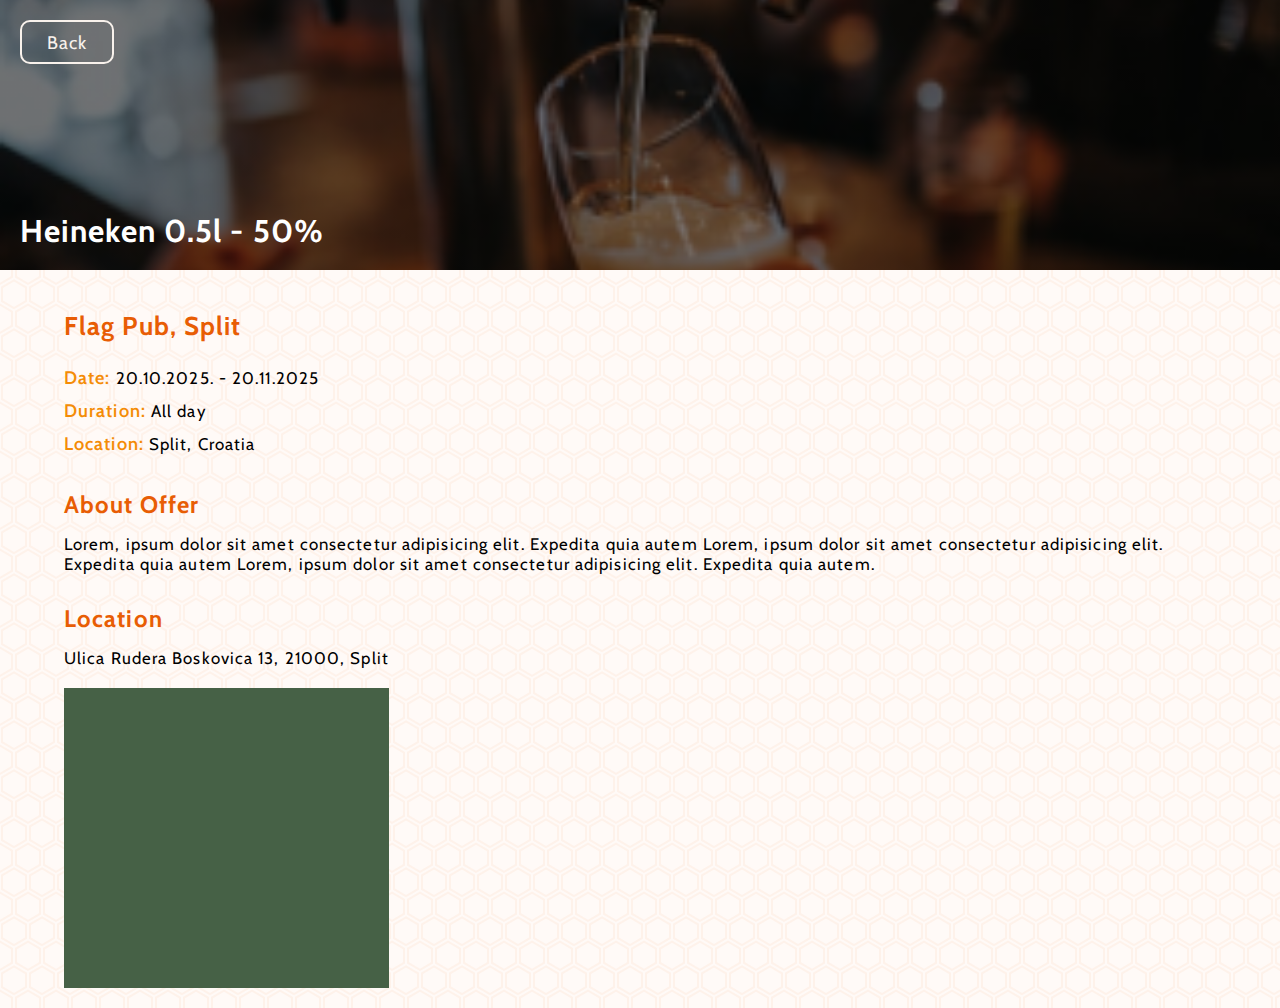
==== details.html @ 176eb7d3 "adding details page" ====
<html lang="en">
  <head>
    <meta charset="UTF-8" />
    <meta name="viewport" content="width=device-width, initial-scale=1.0" />
    <link rel="preconnect" href="https://fonts.googleapis.com" />
    <link rel="preconnect" href="https://fonts.gstatic.com" crossorigin />
    <link
      href="https://fonts.googleapis.com/css2?family=Cabin:ital,wght@0,400..700;1,400..700&display=swap"
      rel="stylesheet"
    />
    <link rel="stylesheet" href="details.css" />
    <title>Document</title>
  </head>
  <body>
    <header>
      <a href="index.html" id="back-button">Back</a>
      <h1>Heineken 0.5l - 50%</h1>
    </header>
    <main>
      <section class="container-main">
        <h2>Flag Pub, Split</h2>
        <div class="info-wrapper">
          <div class="single-info-wrapp">
            <img src="" alt="" />
            <p class="info-small-title">
              Date: <span class="details-text">20.10.2025. - 20.11.2025</span>
            </p>
          </div>
          <div class="single-info-wrapp">
            <img src="" alt="" />
            <p class="info-small-title">
              Duration: <span class="details-text">All day</span>
            </p>
          </div>
          <div class="single-info-wrapp">
            <img src="" alt="" />
            <p class="info-small-title">
              Location: <span class="details-text">Split, Croatia</span>
            </p>
          </div>
        </div>
        <div class="about-description">
          <h3>About Offer</h3>
          <p id="about-description">
            Lorem, ipsum dolor sit amet consectetur adipisicing elit. Expedita
            quia autem Lorem, ipsum dolor sit amet consectetur adipisicing elit.
            Expedita quia autem Lorem, ipsum dolor sit amet consectetur
            adipisicing elit. Expedita quia autem.
          </p>
        </div>
        <div>
          <h3>Location</h3>
          <p id="location-text">Ulica Rudera Boskovica 13, 21000, Split</p>
          <div class="placeholder-map"></div>
        </div>
      </section>
    </main>
    <footer></footer>
  </body>
</html>
---- details.css ----
* {
  margin: 0;
  font-size: 14px;
  font-family: "Cabin", serif;
  letter-spacing: 1.1px;
}

:root {
  --primary-orange: #f48c06;
  --strong-orange: #e85d04;
  --lighter-orange: #faa307;
  --yellow-orange: #ffba08;
  --filter-background: #f9f2ec;
}

body {
  width: 100%;
  min-height: 100%;
  display: flex;
  flex-direction: column;
  align-items: center;
  justify-content: flex-start;
}

header {
  width: 100%;
  height: 270px;
  display: flex;
  align-items: flex-start;
  justify-content: space-between;
  flex-direction: column;
  background: linear-gradient(rgba(0, 0, 0, 0.5), rgba(0, 0, 0, 0.5)),
    url("pictures/amie-johnson-VJXLzQi5TlE-unsplash\ \(1\)\ 3.png") no-repeat;
  background-size: cover;
  background-position: center;
}

h1 {
  font-size: 2.25rem;
  color: white;
  margin: 20px;
}

#back-button {
  margin: 20px;
  border-radius: 10px;
  border: 2px solid var(--filter-background);
  background: transparent;
  color: var(--filter-background);
  width: 90px;
  height: 40px;
  font-size: 1.3rem;
  text-align: center;
  align-content: center;
  text-decoration: none;
}

main {
  width: 100%;
  width: auto;
  display: flex;
  justify-content: center;
  align-items: flex-start;
  background-color: #fffaf7;
  background-image: url("data:image/svg+xml,%3Csvg xmlns='http://www.w3.org/2000/svg' width='28' height='49' viewBox='0 0 28 49'%3E%3Cg fill-rule='evenodd'%3E%3Cg id='hexagons' fill='%23fcb98a' fill-opacity='0.12' fill-rule='nonzero'%3E%3Cpath d='M13.99 9.25l13 7.5v15l-13 7.5L1 31.75v-15l12.99-7.5zM3 17.9v12.7l10.99 6.34 11-6.35V17.9l-11-6.34L3 17.9zM0 15l12.98-7.5V0h-2v6.35L0 12.69v2.3zm0 18.5L12.98 41v8h-2v-6.85L0 35.81v-2.3zM15 0v7.5L27.99 15H28v-2.31h-.01L17 6.35V0h-2zm0 49v-8l12.99-7.5H28v2.31h-.01L17 42.15V49h-2z'/%3E%3C/g%3E%3C/g%3E%3C/svg%3E");
}

.container-main {
  width: 90%;
  display: flex;
  flex-direction: column;
  align-items: flex-start;
  justify-content: center;
}

h2 {
  color: var(--strong-orange);
  font-size: 1.85rem;
  margin-block: 20px;
  margin-top: 40px;
}

.info-wrapper {
  width: 100%;
  display: flex;
  flex-direction: column;
  align-items: flex-start;
  justify-content: center;
}

.info-small-title {
  font-size: 1.3rem;
  font-weight: 600;
  color: var(--primary-orange);
}

.details-text {
  font-size: 1.2rem;
  color: black;
  font-weight: 400;
}

.single-info-wrapp {
  display: flex;
  flex-direction: row;
  align-items: center;
  justify-content: center;
  margin-block: 5px;
}

h3 {
  font-size: 1.7rem;
  margin-top: 30px;
  margin-bottom: 15px;
  color: var(--strong-orange);
}

#about-description,
#location-text {
  font-size: 1.2rem;
  font-weight: 400;
}

.placeholder-map {
  width: 100%;
  height: 300px;
  margin-block: 20px;
  background-color: rgb(70, 97, 70);
}
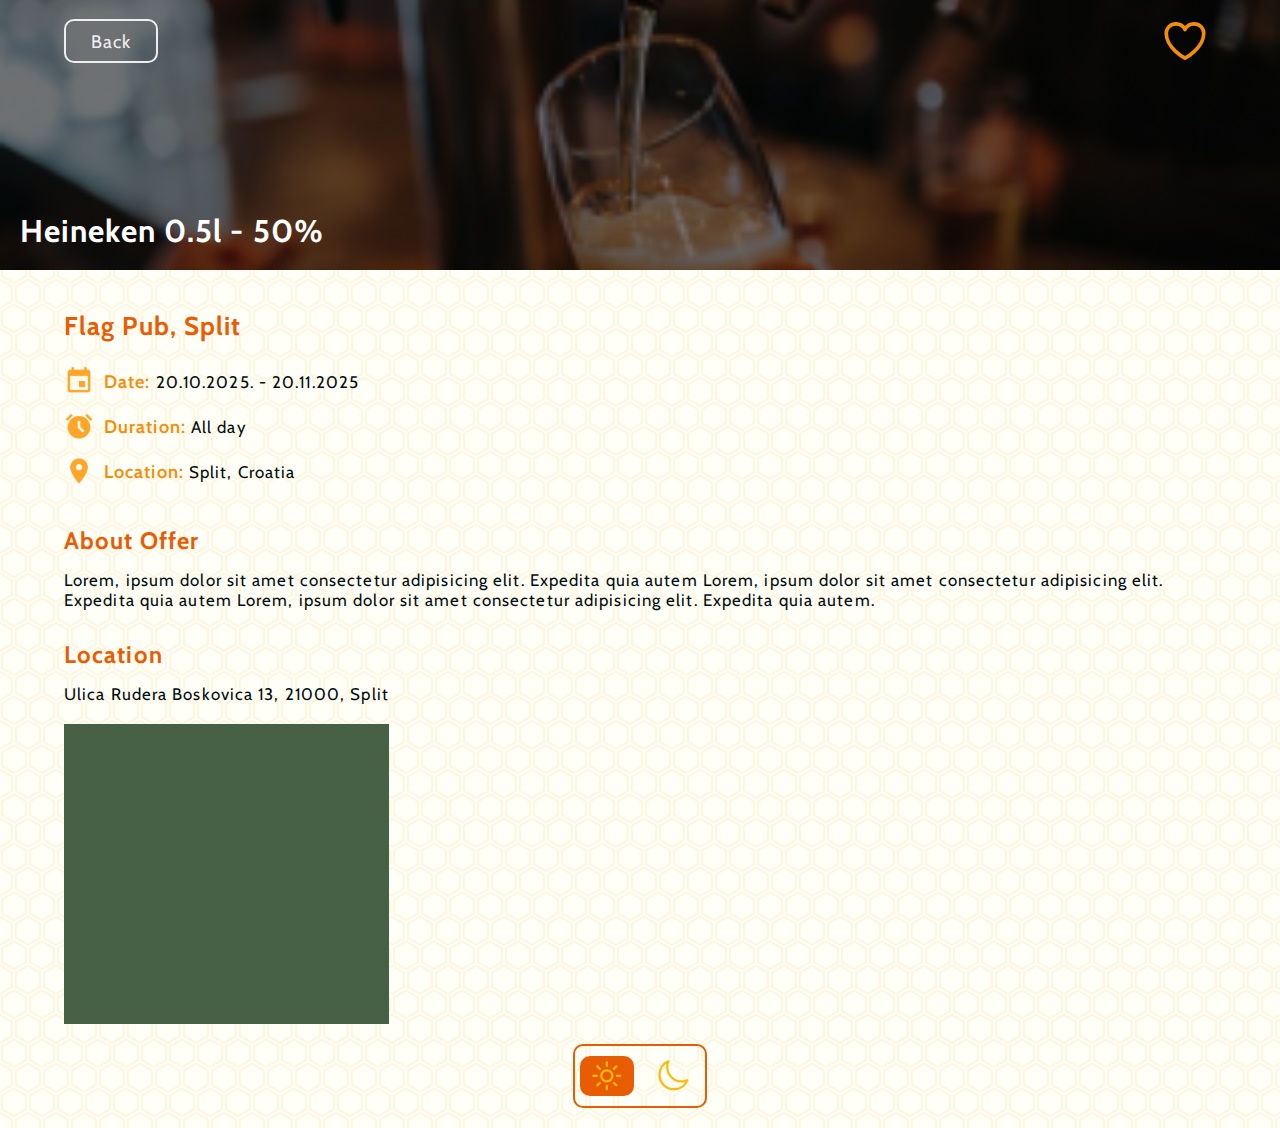
==== commit 0b296fb0: "adding dark mode" ====
--- a/details.html
+++ b/details.html
@@ -13,7 +13,27 @@
   </head>
   <body>
     <header>
-      <a href="index.html" id="back-button">Back</a>
+      <div class="header-btns-wrapp">
+        <a href="index.html" id="back-button">Back</a>
+        <button class="like-btn">
+          <svg
+            xmlns="http://www.w3.org/2000/svg"
+            fill="none"
+            viewBox="0 0 24 24"
+            stroke-width="1.75"
+            stroke="var(--primary-orange)"
+            width="50"
+            height="50"
+            class="like-icon"
+          >
+            <path
+              stroke-linecap="round"
+              stroke-linejoin="round"
+              d="M21 8.25c0-2.485-2.099-4.5-4.688-4.5-1.935 0-3.597 1.126-4.312 2.733-.715-1.607-2.377-2.733-4.313-2.733C5.1 3.75 3 5.765 3 8.25c0 7.22 9 12 9 12s9-4.78 9-12Z"
+            />
+          </svg>
+        </button>
+      </div>
       <h1>Heineken 0.5l - 50%</h1>
     </header>
     <main>
@@ -21,19 +41,30 @@
         <h2>Flag Pub, Split</h2>
         <div class="info-wrapper">
           <div class="single-info-wrapp">
-            <img src="" alt="" />
+            <img
+              src="icone/calendar-icon3.png"
+              alt=""
+              class="small-info-icon"
+            />
+
             <p class="info-small-title">
               Date: <span class="details-text">20.10.2025. - 20.11.2025</span>
             </p>
           </div>
           <div class="single-info-wrapp">
-            <img src="" alt="" />
+            <img src="icone/alarm-icon3.png" alt="" class="small-info-icon" />
+
             <p class="info-small-title">
               Duration: <span class="details-text">All day</span>
             </p>
           </div>
           <div class="single-info-wrapp">
-            <img src="" alt="" />
+            <img
+              src="icone/location-icon3.png"
+              alt=""
+              class="small-info-icon"
+            />
+
             <p class="info-small-title">
               Location: <span class="details-text">Split, Croatia</span>
             </p>
@@ -55,6 +86,45 @@
         </div>
       </section>
     </main>
-    <footer></footer>
+
+    <footer>
+      <div class="mode">
+        <button id="sun-icon" class="active-mode">
+          <svg
+            id="sun-svg"
+            xmlns="http://www.w3.org/2000/svg"
+            fill="none"
+            viewBox="0 0 24 24"
+            stroke-width="1.5"
+            stroke="black"
+            class="size-6"
+          >
+            <path
+              stroke-linecap="round"
+              stroke-linejoin="round"
+              d="M12 3v2.25m6.364.386-1.591 1.591M21 12h-2.25m-.386 6.364-1.591-1.591M12 18.75V21m-4.773-4.227-1.591 1.591M5.25 12H3m4.227-4.773L5.636 5.636M15.75 12a3.75 3.75 0 1 1-7.5 0 3.75 3.75 0 0 1 7.5 0Z"
+            />
+          </svg>
+        </button>
+        <button id="moon-icon" class="inactive-mode">
+          <svg
+            id="moon-svg"
+            xmlns="http://www.w3.org/2000/svg"
+            fill="none"
+            viewBox="0 0 24 24"
+            stroke-width="1.5"
+            stroke="black"
+            class="size-6"
+          >
+            <path
+              stroke-linecap="round"
+              stroke-linejoin="round"
+              d="M21.752 15.002A9.72 9.72 0 0 1 18 15.75c-5.385 0-9.75-4.365-9.75-9.75 0-1.33.266-2.597.748-3.752A9.753 9.753 0 0 0 3 11.25C3 16.635 7.365 21 12.75 21a9.753 9.753 0 0 0 9.002-5.998Z"
+            />
+          </svg>
+        </button>
+      </div>
+    </footer>
+    <script src="details.js"></script>
   </body>
 </html>
--- a/details.css
+++ b/details.css
@@ -11,6 +11,24 @@
   --lighter-orange: #faa307;
   --yellow-orange: #ffba08;
   --filter-background: #f9f2ec;
+  --paragraph-color: #000e14;
+  --main-background-pattern-color: #ffd9af;
+  --main-background-image: url("data:image/svg+xml,%3Csvg xmlns='http://www.w3.org/2000/svg' width='28' height='49' viewBox='0 0 28 49'%3E%3Cg fill-rule='evenodd'%3E%3Cg id='hexagons' fill='%23fdf5e8' fill-opacity='0.28' fill-rule='nonzero'%3E%3Cpath d='M13.99 9.25l13 7.5v15l-13 7.5L1 31.75v-15l12.99-7.5zM3 17.9v12.7l10.99 6.34 11-6.35V17.9l-11-6.34L3 17.9zM0 15l12.98-7.5V0h-2v6.35L0 12.69v2.3zm0 18.5L12.98 41v8h-2v-6.85L0 35.81v-2.3zM15 0v7.5L27.99 15H28v-2.31h-.01L17 6.35V0h-2zm0 49v-8l12.99-7.5H28v2.31h-.01L17 42.15V49h-2z'/%3E%3C/g%3E%3C/g%3E%3C/svg%3E");
+  --secondary-backgroun-pattern-color: #fffef7;
+  --secondary-background-image: url("data:image/svg+xml,%3Csvg xmlns='http://www.w3.org/2000/svg' width='28' height='49' viewBox='0 0 28 49'%3E%3Cg fill-rule='evenodd'%3E%3Cg id='hexagons' fill='%23fccf7b' fill-opacity='0.17' fill-rule='nonzero'%3E%3Cpath d='M13.99 9.25l13 7.5v15l-13 7.5L1 31.75v-15l12.99-7.5zM3 17.9v12.7l10.99 6.34 11-6.35V17.9l-11-6.34L3 17.9zM0 15l12.98-7.5V0h-2v6.35L0 12.69v2.3zm0 18.5L12.98 41v8h-2v-6.85L0 35.81v-2.3zM15 0v7.5L27.99 15H28v-2.31h-.01L17 6.35V0h-2zm0 49v-8l12.99-7.5H28v2.31h-.01L17 42.15V49h-2z'/%3E%3C/g%3E%3C/g%3E%3C/svg%3E");
+}
+
+.dark-mode {
+  --primary-orange: #f48c06;
+  --strong-orange: #e85d04;
+  --lighter-orange: #faa307;
+  --yellow-orange: #ffba08;
+  --filter-background: #2f3037;
+  --paragraph-color: #f9f2ec;
+  --main-background-pattern-color: #00141f;
+  --main-background-image: url("data:image/svg+xml,%3Csvg xmlns='http://www.w3.org/2000/svg' width='28' height='49' viewBox='0 0 28 49'%3E%3Cg fill-rule='evenodd'%3E%3Cg id='hexagons' fill='%235b5c62' fill-opacity='0.16' fill-rule='nonzero'%3E%3Cpath d='M13.99 9.25l13 7.5v15l-13 7.5L1 31.75v-15l12.99-7.5zM3 17.9v12.7l10.99 6.34 11-6.35V17.9l-11-6.34L3 17.9zM0 15l12.98-7.5V0h-2v6.35L0 12.69v2.3zm0 18.5L12.98 41v8h-2v-6.85L0 35.81v-2.3zM15 0v7.5L27.99 15H28v-2.31h-.01L17 6.35V0h-2zm0 49v-8l12.99-7.5H28v2.31h-.01L17 42.15V49h-2z'/%3E%3C/g%3E%3C/g%3E%3C/svg%3E");
+  --secondary-backgroun-pattern-color: #26262c;
+  --secondary-background-image: url("data:image/svg+xml,%3Csvg xmlns='http://www.w3.org/2000/svg' width='28' height='49' viewBox='0 0 28 49'%3E%3Cg fill-rule='evenodd'%3E%3Cg id='hexagons' fill='%23d9d9d9' fill-opacity='0.06' fill-rule='nonzero'%3E%3Cpath d='M13.99 9.25l13 7.5v15l-13 7.5L1 31.75v-15l12.99-7.5zM3 17.9v12.7l10.99 6.34 11-6.35V17.9l-11-6.34L3 17.9zM0 15l12.98-7.5V0h-2v6.35L0 12.69v2.3zm0 18.5L12.98 41v8h-2v-6.85L0 35.81v-2.3zM15 0v7.5L27.99 15H28v-2.31h-.01L17 6.35V0h-2zm0 49v-8l12.99-7.5H28v2.31h-.01L17 42.15V49h-2z'/%3E%3C/g%3E%3C/g%3E%3C/svg%3E");
 }
 
 body {
@@ -20,6 +38,12 @@
   flex-direction: column;
   align-items: center;
   justify-content: flex-start;
+  background-color: var(--secondary-backgroun-pattern-color);
+  background-image: var(--secondary-background-image);
+}
+
+p {
+  color: var(--paragraph-color);
 }
 
 header {
@@ -39,14 +63,29 @@
   font-size: 2.25rem;
   color: white;
   margin: 20px;
+  font-weight: 800;
+}
+
+.header-btns-wrapp {
+  width: 90%;
+  display: flex;
+  flex-direction: row;
+  align-items: center;
+  justify-content: space-between;
+  margin-top: 15px;
+  align-self: center;
+}
+
+.like-btn {
+  border: none;
+  background: transparent;
 }
 
 #back-button {
-  margin: 20px;
   border-radius: 10px;
-  border: 2px solid var(--filter-background);
+  border: 2px solid rgb(238, 238, 238);
   background: transparent;
-  color: var(--filter-background);
+  color: rgb(238, 238, 238);
   width: 90px;
   height: 40px;
   font-size: 1.3rem;
@@ -61,8 +100,6 @@
   display: flex;
   justify-content: center;
   align-items: flex-start;
-  background-color: #fffaf7;
-  background-image: url("data:image/svg+xml,%3Csvg xmlns='http://www.w3.org/2000/svg' width='28' height='49' viewBox='0 0 28 49'%3E%3Cg fill-rule='evenodd'%3E%3Cg id='hexagons' fill='%23fcb98a' fill-opacity='0.12' fill-rule='nonzero'%3E%3Cpath d='M13.99 9.25l13 7.5v15l-13 7.5L1 31.75v-15l12.99-7.5zM3 17.9v12.7l10.99 6.34 11-6.35V17.9l-11-6.34L3 17.9zM0 15l12.98-7.5V0h-2v6.35L0 12.69v2.3zm0 18.5L12.98 41v8h-2v-6.85L0 35.81v-2.3zM15 0v7.5L27.99 15H28v-2.31h-.01L17 6.35V0h-2zm0 49v-8l12.99-7.5H28v2.31h-.01L17 42.15V49h-2z'/%3E%3C/g%3E%3C/g%3E%3C/svg%3E");
 }
 
 .container-main {
@@ -96,7 +133,7 @@
 
 .details-text {
   font-size: 1.2rem;
-  color: black;
+  color: var(--paragraph-color);
   font-weight: 400;
 }
 
@@ -106,6 +143,7 @@
   align-items: center;
   justify-content: center;
   margin-block: 5px;
+  margin-bottom: 10px;
 }
 
 h3 {
@@ -127,3 +165,246 @@
   margin-block: 20px;
   background-color: rgb(70, 97, 70);
 }
+
+.small-info-icon {
+  width: 30px;
+  height: auto;
+  margin-right: 10px;
+}
+
+.like-notification {
+  font-weight: 500;
+  font-size: 14px;
+  background-color: var(--primary-orange);
+  color: white;
+  border-radius: 10px;
+  padding: 15px;
+  position: fixed;
+  z-index: 500;
+  top: 0;
+  align-self: center;
+  justify-self: center;
+  margin: 20px;
+  -webkit-box-shadow: 0px 0px 15px 1px rgba(31, 7, 0, 1);
+  -moz-box-shadow: 0px 0px 15px 1px rgba(31, 7, 0, 1);
+  box-shadow: 0px 0px 15px 1px rgba(31, 7, 0, 1);
+}
+
+.dislike-notification {
+  font-weight: 500;
+  font-size: 14px;
+  background-color: var(--strong-orange);
+  color: white;
+  border-radius: 10px;
+  padding: 15px;
+  position: fixed;
+  z-index: 500;
+  top: 0;
+  align-self: center;
+  justify-self: center;
+  margin: 20px;
+  -webkit-box-shadow: 0px 0px 15px 1px rgba(31, 7, 0, 1);
+  -moz-box-shadow: 0px 0px 15px 1px rgba(31, 7, 0, 1);
+  box-shadow: 0px 0px 15px 1px rgba(31, 7, 0, 1);
+}
+
+.jello-horizontal {
+  -webkit-animation: jello-horizontal 0.9s both;
+  animation: jello-horizontal 0.9s both;
+}
+
+/* ----------------------------------------------
+ * Generated by Animista on 2025-2-4 23:51:0
+ * Licensed under FreeBSD License.
+ * See http://animista.net/license for more info. 
+ * w: http://animista.net, t: @cssanimista
+ * ---------------------------------------------- */
+
+/**
+ * ----------------------------------------
+ * animation jello-horizontal
+ * ----------------------------------------
+ */
+@-webkit-keyframes jello-horizontal {
+  0% {
+    -webkit-transform: scale3d(1, 1, 1);
+    transform: scale3d(1, 1, 1);
+  }
+  30% {
+    -webkit-transform: scale3d(1.25, 0.75, 1);
+    transform: scale3d(1.25, 0.75, 1);
+  }
+  40% {
+    -webkit-transform: scale3d(0.75, 1.25, 1);
+    transform: scale3d(0.75, 1.25, 1);
+  }
+  50% {
+    -webkit-transform: scale3d(1.15, 0.85, 1);
+    transform: scale3d(1.15, 0.85, 1);
+  }
+  65% {
+    -webkit-transform: scale3d(0.95, 1.05, 1);
+    transform: scale3d(0.95, 1.05, 1);
+  }
+  75% {
+    -webkit-transform: scale3d(1.05, 0.95, 1);
+    transform: scale3d(1.05, 0.95, 1);
+  }
+  100% {
+    -webkit-transform: scale3d(1, 1, 1);
+    transform: scale3d(1, 1, 1);
+  }
+}
+@keyframes jello-horizontal {
+  0% {
+    -webkit-transform: scale3d(1, 1, 1);
+    transform: scale3d(1, 1, 1);
+  }
+  30% {
+    -webkit-transform: scale3d(1.25, 0.75, 1);
+    transform: scale3d(1.25, 0.75, 1);
+  }
+  40% {
+    -webkit-transform: scale3d(0.75, 1.25, 1);
+    transform: scale3d(0.75, 1.25, 1);
+  }
+  50% {
+    -webkit-transform: scale3d(1.15, 0.85, 1);
+    transform: scale3d(1.15, 0.85, 1);
+  }
+  65% {
+    -webkit-transform: scale3d(0.95, 1.05, 1);
+    transform: scale3d(0.95, 1.05, 1);
+  }
+  75% {
+    -webkit-transform: scale3d(1.05, 0.95, 1);
+    transform: scale3d(1.05, 0.95, 1);
+  }
+  100% {
+    -webkit-transform: scale3d(1, 1, 1);
+    transform: scale3d(1, 1, 1);
+  }
+}
+
+.shake-lr {
+  -webkit-animation: shake-lr 0.7s cubic-bezier(0.455, 0.03, 0.515, 0.955) both;
+  animation: shake-lr 0.7s cubic-bezier(0.455, 0.03, 0.515, 0.955) both;
+}
+
+/* ----------------------------------------------
+ * Generated by Animista on 2025-2-6 18:31:41
+ * Licensed under FreeBSD License.
+ * See http://animista.net/license for more info. 
+ * w: http://animista.net, t: @cssanimista
+ * ---------------------------------------------- */
+
+/**
+ * ----------------------------------------
+ * animation shake-lr
+ * ----------------------------------------
+ */
+@-webkit-keyframes shake-lr {
+  0%,
+  100% {
+    -webkit-transform: rotate(0deg);
+    transform: rotate(0deg);
+    -webkit-transform-origin: 50% 50%;
+    transform-origin: 50% 50%;
+  }
+  10% {
+    -webkit-transform: rotate(8deg);
+    transform: rotate(8deg);
+  }
+  20%,
+  40%,
+  60% {
+    -webkit-transform: rotate(-10deg);
+    transform: rotate(-10deg);
+  }
+  30%,
+  50%,
+  70% {
+    -webkit-transform: rotate(10deg);
+    transform: rotate(10deg);
+  }
+  80% {
+    -webkit-transform: rotate(-8deg);
+    transform: rotate(-8deg);
+  }
+  90% {
+    -webkit-transform: rotate(8deg);
+    transform: rotate(8deg);
+  }
+}
+@keyframes shake-lr {
+  0%,
+  100% {
+    -webkit-transform: rotate(0deg);
+    transform: rotate(0deg);
+    -webkit-transform-origin: 50% 50%;
+    transform-origin: 50% 50%;
+  }
+  10% {
+    -webkit-transform: rotate(8deg);
+    transform: rotate(8deg);
+  }
+  20%,
+  40%,
+  60% {
+    -webkit-transform: rotate(-10deg);
+    transform: rotate(-10deg);
+  }
+  30%,
+  50%,
+  70% {
+    -webkit-transform: rotate(10deg);
+    transform: rotate(10deg);
+  }
+  80% {
+    -webkit-transform: rotate(-8deg);
+    transform: rotate(-8deg);
+  }
+  90% {
+    -webkit-transform: rotate(8deg);
+    transform: rotate(8deg);
+  }
+}
+
+/* THEME TOOGLE */
+
+.mode {
+  width: 120px;
+  height: 50px;
+  border-radius: 10px;
+  border: 2px solid var(--strong-orange);
+  display: flex;
+  align-items: center;
+  justify-content: space-between;
+  padding: 5px;
+  margin-bottom: 20px;
+}
+
+#sun-icon,
+#moon-icon {
+  border-radius: 10px;
+  border: none;
+  height: 80%;
+  width: 45%;
+}
+
+#sun-svg,
+#moon-svg {
+  stroke: var(--yellow-orange);
+  width: 85%;
+  height: auto;
+}
+
+.active-mode {
+  background-color: var(--strong-orange);
+}
+
+.inactive-mode {
+  background: transparent;
+  border: 2px solid var(--primary-orange);
+  background-color: none;
+}
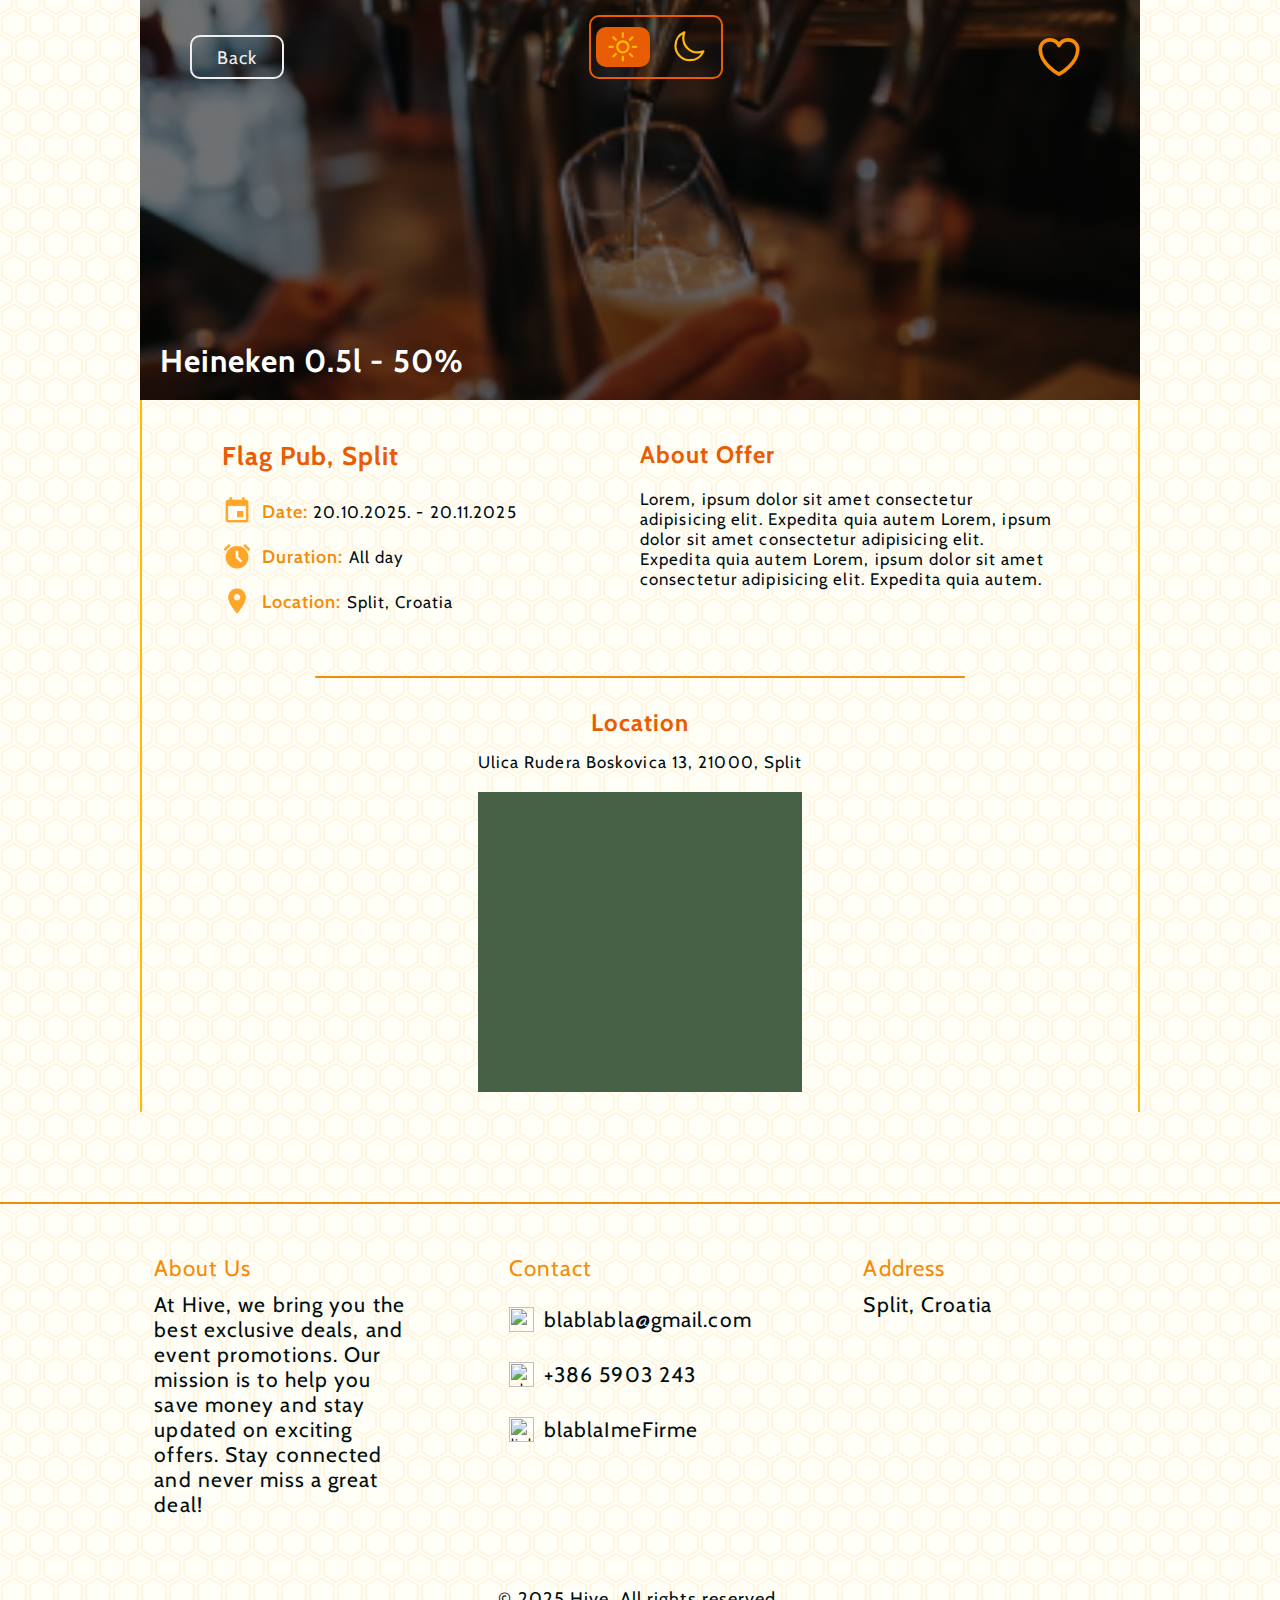
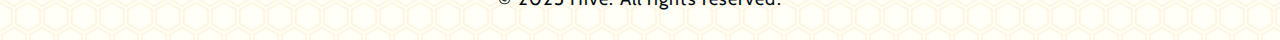
==== commit 9052af5d: "make website responsive" ====
--- a/details.html
+++ b/details.html
@@ -8,6 +8,7 @@
       href="https://fonts.googleapis.com/css2?family=Cabin:ital,wght@0,400..700;1,400..700&display=swap"
       rel="stylesheet"
     />
+    <link rel="stylesheet" href="footer.css" />
     <link rel="stylesheet" href="details.css" />
     <title>Document</title>
   </head>
@@ -15,6 +16,42 @@
     <header>
       <div class="header-btns-wrapp">
         <a href="index.html" id="back-button">Back</a>
+        <div class="mode">
+          <button id="sun-icon" class="active-mode">
+            <svg
+              id="sun-svg"
+              xmlns="http://www.w3.org/2000/svg"
+              fill="none"
+              viewBox="0 0 24 24"
+              stroke-width="1.5"
+              stroke="black"
+              class="size-6"
+            >
+              <path
+                stroke-linecap="round"
+                stroke-linejoin="round"
+                d="M12 3v2.25m6.364.386-1.591 1.591M21 12h-2.25m-.386 6.364-1.591-1.591M12 18.75V21m-4.773-4.227-1.591 1.591M5.25 12H3m4.227-4.773L5.636 5.636M15.75 12a3.75 3.75 0 1 1-7.5 0 3.75 3.75 0 0 1 7.5 0Z"
+              />
+            </svg>
+          </button>
+          <button id="moon-icon" class="inactive-mode">
+            <svg
+              id="moon-svg"
+              xmlns="http://www.w3.org/2000/svg"
+              fill="none"
+              viewBox="0 0 24 24"
+              stroke-width="1.5"
+              stroke="black"
+              class="size-6"
+            >
+              <path
+                stroke-linecap="round"
+                stroke-linejoin="round"
+                d="M21.752 15.002A9.72 9.72 0 0 1 18 15.75c-5.385 0-9.75-4.365-9.75-9.75 0-1.33.266-2.597.748-3.752A9.753 9.753 0 0 0 3 11.25C3 16.635 7.365 21 12.75 21a9.753 9.753 0 0 0 9.002-5.998Z"
+              />
+            </svg>
+          </button>
+        </div>
         <button class="like-btn">
           <svg
             xmlns="http://www.w3.org/2000/svg"
@@ -38,8 +75,8 @@
     </header>
     <main>
       <section class="container-main">
-        <h2>Flag Pub, Split</h2>
         <div class="info-wrapper">
+          <h2>Flag Pub, Split</h2>
           <div class="single-info-wrapp">
             <img
               src="icone/calendar-icon3.png"
@@ -79,7 +116,9 @@
             adipisicing elit. Expedita quia autem.
           </p>
         </div>
-        <div>
+
+        <div class="location-container">
+          <hr />
           <h3>Location</h3>
           <p id="location-text">Ulica Rudera Boskovica 13, 21000, Split</p>
           <div class="placeholder-map"></div>
@@ -88,42 +127,38 @@
     </main>
 
     <footer>
-      <div class="mode">
-        <button id="sun-icon" class="active-mode">
-          <svg
-            id="sun-svg"
-            xmlns="http://www.w3.org/2000/svg"
-            fill="none"
-            viewBox="0 0 24 24"
-            stroke-width="1.5"
-            stroke="black"
-            class="size-6"
-          >
-            <path
-              stroke-linecap="round"
-              stroke-linejoin="round"
-              d="M12 3v2.25m6.364.386-1.591 1.591M21 12h-2.25m-.386 6.364-1.591-1.591M12 18.75V21m-4.773-4.227-1.591 1.591M5.25 12H3m4.227-4.773L5.636 5.636M15.75 12a3.75 3.75 0 1 1-7.5 0 3.75 3.75 0 0 1 7.5 0Z"
-            />
-          </svg>
-        </button>
-        <button id="moon-icon" class="inactive-mode">
-          <svg
-            id="moon-svg"
-            xmlns="http://www.w3.org/2000/svg"
-            fill="none"
-            viewBox="0 0 24 24"
-            stroke-width="1.5"
-            stroke="black"
-            class="size-6"
-          >
-            <path
-              stroke-linecap="round"
-              stroke-linejoin="round"
-              d="M21.752 15.002A9.72 9.72 0 0 1 18 15.75c-5.385 0-9.75-4.365-9.75-9.75 0-1.33.266-2.597.748-3.752A9.753 9.753 0 0 0 3 11.25C3 16.635 7.365 21 12.75 21a9.753 9.753 0 0 0 9.002-5.998Z"
-            />
-          </svg>
-        </button>
+      <hr />
+      <div class="footer-container">
+        <div class="footer-wrappers">
+          <h4 class="footer-title">About Us</h4>
+          <p>
+            At Hive, we bring you the best exclusive deals, and event
+            promotions. Our mission is to help you save money and stay updated
+            on exciting offers. Stay connected and never miss a great deal!
+          </p>
+        </div>
+        <div class="footer-wrappers">
+          <h4 class="footer-title">Contact</h4>
+          <div class="contact-footer-wraps">
+            <img src="Icone/Email22-icon.png" alt="postmail icon" />
+            <a href="mailto:windoftrade2910@gmail.com">blablabla@gmail.com</a>
+          </div>
+          <div class="contact-footer-wraps">
+            <img src="Icone/phone-icon.png" alt="phone icon" />
+            <a href="tel:+385955694957">+386 5903 243</a>
+          </div>
+          <div class="contact-footer-wraps">
+            <img src="Icone/linkedin-icon.png" alt="linkedin icon" />
+            <a href="https://github.com/Mediteran2910">blablaImeFirme</a>
+          </div>
+        </div>
+        <div class="footer-wrappers">
+          <h4 class="footer-title">Address</h4>
+          <p>Split, Croatia</p>
+        </div>
       </div>
+
+      <p id="copyright">&copy; 2025 Hive. All rights reserved.</p>
     </footer>
     <script src="details.js"></script>
   </body>
--- a/footer.css
+++ b/footer.css
@@ -0,0 +1,118 @@
+:root {
+  --primary-orange: #f48c06;
+  --strong-orange: #e85d04;
+  --lighter-orange: #faa307;
+  --yellow-orange: #ffba08;
+  --filter-background: #f9f2ec;
+  --paragraph-color: #000e14;
+  --main-background-pattern-color: #ffd9af;
+  --main-background-image: url("data:image/svg+xml,%3Csvg xmlns='http://www.w3.org/2000/svg' width='28' height='49' viewBox='0 0 28 49'%3E%3Cg fill-rule='evenodd'%3E%3Cg id='hexagons' fill='%23fdf5e8' fill-opacity='0.28' fill-rule='nonzero'%3E%3Cpath d='M13.99 9.25l13 7.5v15l-13 7.5L1 31.75v-15l12.99-7.5zM3 17.9v12.7l10.99 6.34 11-6.35V17.9l-11-6.34L3 17.9zM0 15l12.98-7.5V0h-2v6.35L0 12.69v2.3zm0 18.5L12.98 41v8h-2v-6.85L0 35.81v-2.3zM15 0v7.5L27.99 15H28v-2.31h-.01L17 6.35V0h-2zm0 49v-8l12.99-7.5H28v2.31h-.01L17 42.15V49h-2z'/%3E%3C/g%3E%3C/g%3E%3C/svg%3E");
+  --secondary-backgroun-pattern-color: #fffef7;
+  --secondary-background-image: url("data:image/svg+xml,%3Csvg xmlns='http://www.w3.org/2000/svg' width='28' height='49' viewBox='0 0 28 49'%3E%3Cg fill-rule='evenodd'%3E%3Cg id='hexagons' fill='%23fccf7b' fill-opacity='0.17' fill-rule='nonzero'%3E%3Cpath d='M13.99 9.25l13 7.5v15l-13 7.5L1 31.75v-15l12.99-7.5zM3 17.9v12.7l10.99 6.34 11-6.35V17.9l-11-6.34L3 17.9zM0 15l12.98-7.5V0h-2v6.35L0 12.69v2.3zm0 18.5L12.98 41v8h-2v-6.85L0 35.81v-2.3zM15 0v7.5L27.99 15H28v-2.31h-.01L17 6.35V0h-2zm0 49v-8l12.99-7.5H28v2.31h-.01L17 42.15V49h-2z'/%3E%3C/g%3E%3C/g%3E%3C/svg%3E");
+}
+
+.dark-mode {
+  --primary-orange: #f48c06;
+  --strong-orange: #e85d04;
+  --lighter-orange: #faa307;
+  --yellow-orange: #ffba08;
+  --filter-background: #2f3037;
+  --paragraph-color: #f9f2ec;
+  --main-background-pattern-color: #00141f;
+  --main-background-image: url("data:image/svg+xml,%3Csvg xmlns='http://www.w3.org/2000/svg' width='28' height='49' viewBox='0 0 28 49'%3E%3Cg fill-rule='evenodd'%3E%3Cg id='hexagons' fill='%235b5c62' fill-opacity='0.16' fill-rule='nonzero'%3E%3Cpath d='M13.99 9.25l13 7.5v15l-13 7.5L1 31.75v-15l12.99-7.5zM3 17.9v12.7l10.99 6.34 11-6.35V17.9l-11-6.34L3 17.9zM0 15l12.98-7.5V0h-2v6.35L0 12.69v2.3zm0 18.5L12.98 41v8h-2v-6.85L0 35.81v-2.3zM15 0v7.5L27.99 15H28v-2.31h-.01L17 6.35V0h-2zm0 49v-8l12.99-7.5H28v2.31h-.01L17 42.15V49h-2z'/%3E%3C/g%3E%3C/g%3E%3C/svg%3E");
+  --secondary-backgroun-pattern-color: #26262c;
+  --secondary-background-image: url("data:image/svg+xml,%3Csvg xmlns='http://www.w3.org/2000/svg' width='28' height='49' viewBox='0 0 28 49'%3E%3Cg fill-rule='evenodd'%3E%3Cg id='hexagons' fill='%23d9d9d9' fill-opacity='0.06' fill-rule='nonzero'%3E%3Cpath d='M13.99 9.25l13 7.5v15l-13 7.5L1 31.75v-15l12.99-7.5zM3 17.9v12.7l10.99 6.34 11-6.35V17.9l-11-6.34L3 17.9zM0 15l12.98-7.5V0h-2v6.35L0 12.69v2.3zm0 18.5L12.98 41v8h-2v-6.85L0 35.81v-2.3zM15 0v7.5L27.99 15H28v-2.31h-.01L17 6.35V0h-2zm0 49v-8l12.99-7.5H28v2.31h-.01L17 42.15V49h-2z'/%3E%3C/g%3E%3C/g%3E%3C/svg%3E");
+}
+
+* {
+  margin: 0;
+  font-size: 14px;
+  font-family: "Cabin", serif;
+  letter-spacing: 1.1px;
+}
+
+p {
+  color: var(--paragraph-color);
+}
+
+hr {
+  width: 100%;
+  height: 2px;
+  background: var(--strong-orange);
+  border: none;
+  margin-bottom: 30px;
+}
+
+footer {
+  width: 85%;
+  display: flex;
+  flex-direction: column;
+  align-items: center;
+  justify-content: center;
+  margin-top: 40px;
+}
+
+.footer-title {
+  font-size: 1.6rem;
+  font-weight: 400;
+  margin-top: 20px;
+  margin-bottom: 10px;
+  color: var(--primary-orange);
+}
+
+.contact-footer-wraps {
+  display: flex;
+  flex-direction: row;
+  align-items: center;
+  justify-content: center;
+  justify-self: flex-start;
+  margin-block: 15px;
+}
+
+.contact-footer-wraps img {
+  height: 25px;
+  width: auto;
+  margin-right: 10px;
+}
+
+.contact-footer-wraps a {
+  color: var(--paragraph-color);
+  font-size: 1.5rem;
+  text-decoration: none;
+}
+
+.footer-wrappers:nth-of-type(3) {
+  margin-bottom: 40px;
+}
+
+.footer-wrappers p {
+  font-size: 1.5rem;
+  max-width: 600px;
+}
+
+#copyright {
+  font-size: 1.3rem;
+  margin-block: 20px;
+  align-self: center;
+  margin-bottom: 30px;
+}
+
+.footer-container {
+  margin-bottom: 50px;
+}
+
+@media (min-width: 1000px) {
+  .footer-container {
+    display: flex;
+    flex-direction: row;
+    align-items: flex-start;
+    justify-content: space-between;
+  }
+  .footer-wrappers {
+    display: flex;
+    flex-direction: column;
+    align-items: flex-start;
+    justify-content: flex-start;
+    width: 27%;
+  }
+}
--- a/details.css
+++ b/details.css
@@ -408,3 +408,50 @@
   border: 2px solid var(--primary-orange);
   background-color: none;
 }
+
+/* DETAILS RESPONSIVE */
+
+@media (min-width: 850px) {
+  .container-main {
+    width: 100%;
+    max-width: 1000px;
+
+    border-right: 2px solid var(--yellow-orange);
+    border-left: 2px solid var(--yellow-orange);
+    box-sizing: border-box;
+    flex-direction: row;
+    flex-wrap: wrap;
+  }
+
+  .about-description h3 {
+    margin-top: 40px;
+    margin-bottom: 20px;
+  }
+
+  .info-wrapper {
+    width: 42%;
+  }
+
+  .about-description {
+    width: 42%;
+  }
+
+  .location-container h3 {
+    justify-self: center;
+  }
+
+  header {
+    max-width: 1000px;
+    height: 400px;
+  }
+
+  hr {
+    background-color: var(--primary-orange);
+    height: 2px;
+    width: 200%;
+    border: none;
+    border-radius: 20px;
+    margin-top: 50px;
+    justify-self: center;
+  }
+}
